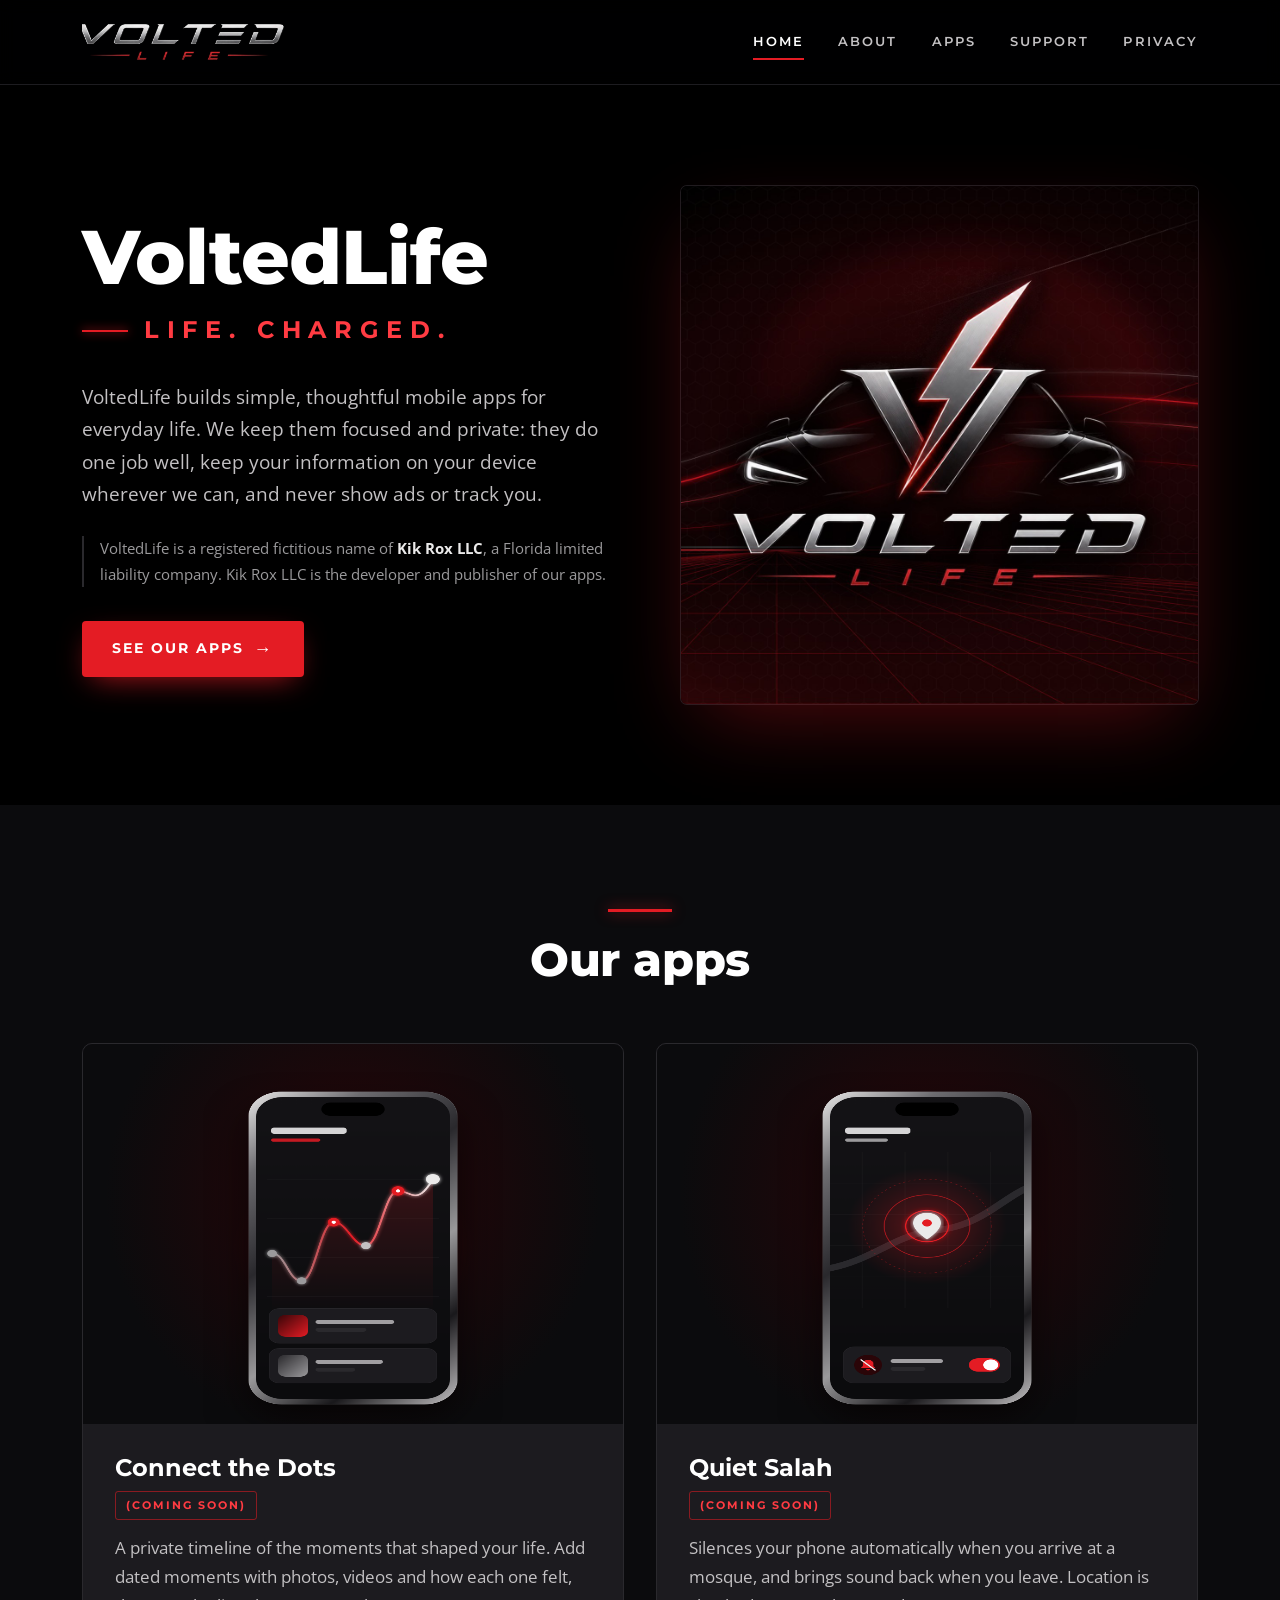
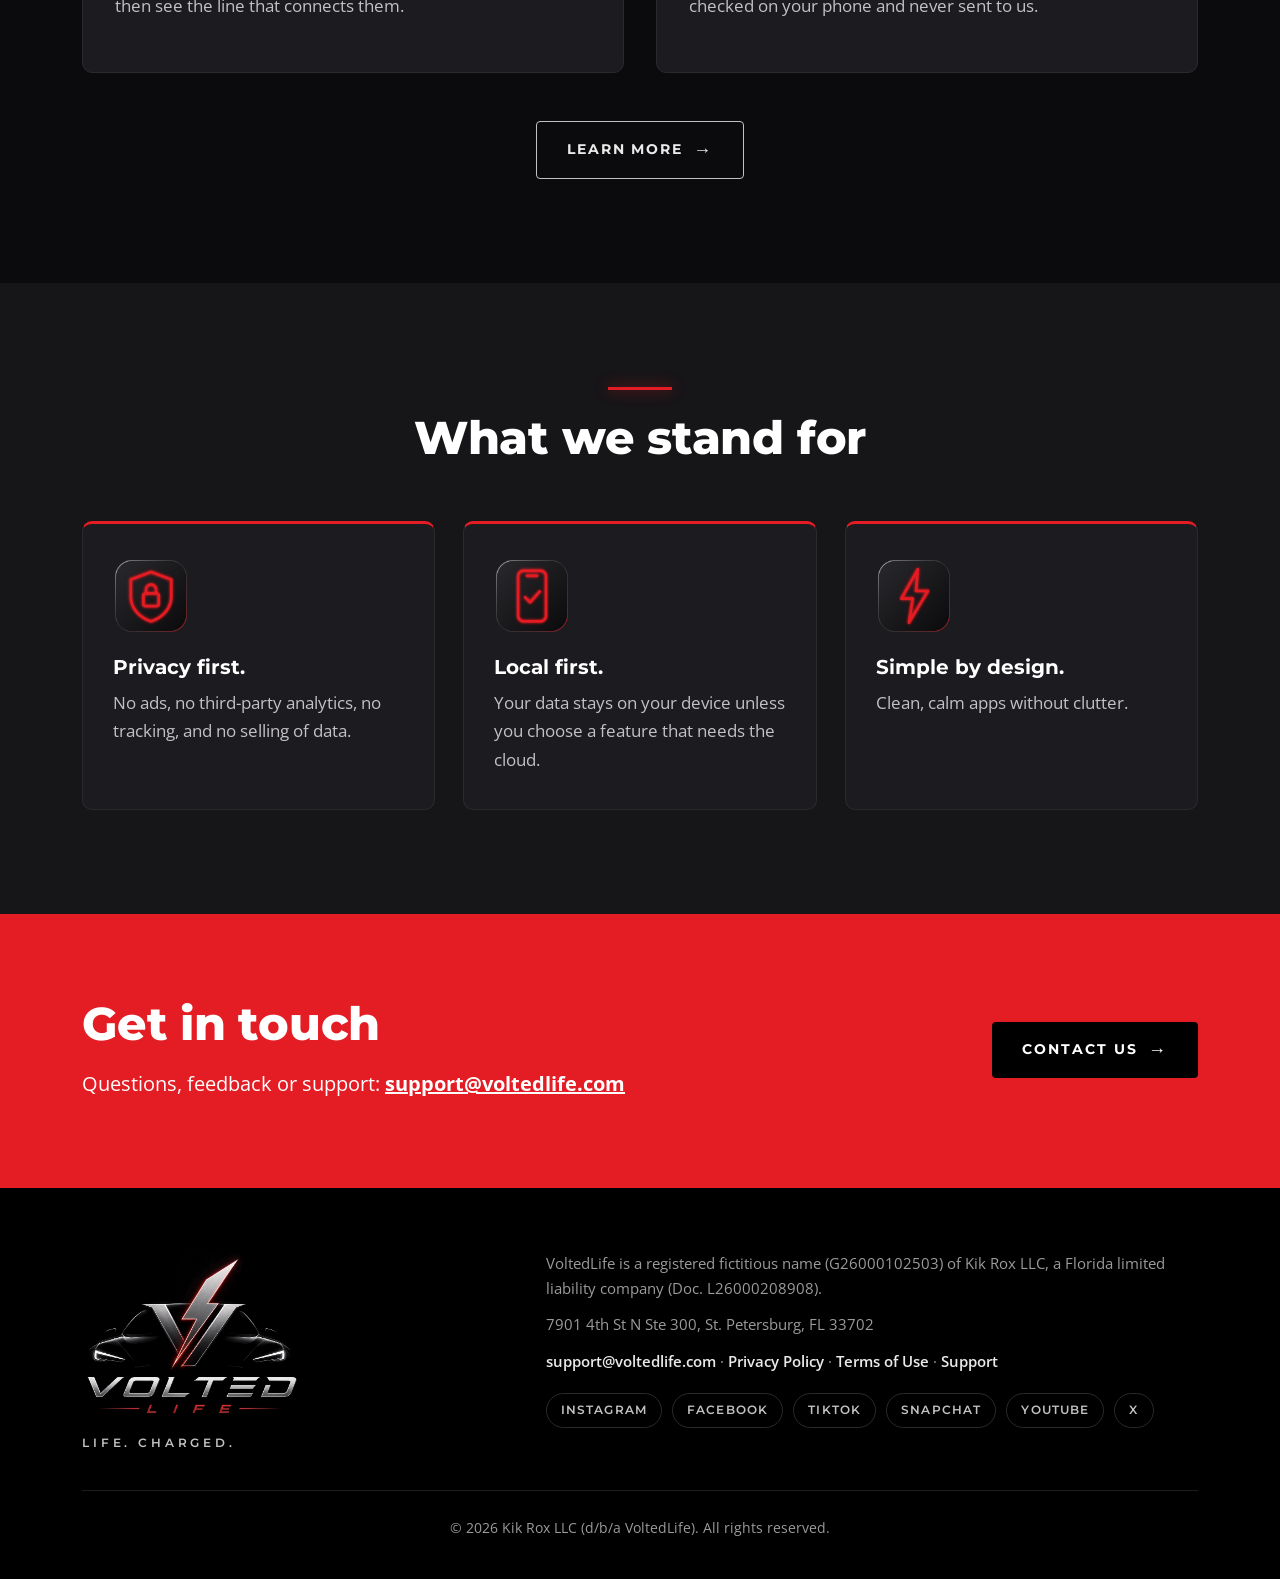
==== index.html @ c908e7f1 "VoltedLife site" ====
<!doctype html>
<html lang="en"><head><meta charset="utf-8"><meta name="viewport" content="width=device-width,initial-scale=1">
<title>VoltedLife | Life. Charged.</title><meta name="description" content="VoltedLife builds simple, thoughtful mobile apps for everyday life. VoltedLife is a registered fictitious name of Kik Rox LLC.">
<link rel="icon" href="favicon.ico" sizes="any"><link rel="icon" type="image/png" href="assets/logo-square-512.png"><link rel="apple-touch-icon" href="apple-touch-icon.png">
<meta property="og:title" content="VoltedLife | Life. Charged."><meta property="og:description" content="VoltedLife builds simple, thoughtful mobile apps for everyday life. VoltedLife is a registered fictitious name of Kik Rox LLC."><meta property="og:image" content="https://voltedlife.com/assets/logo-square-512.png"><meta property="og:type" content="website">
<link rel="stylesheet" href="styles.css"></head><body>
<header class="site-header"><div class="wrap">
<a class="brand" href="index.html"><img src="assets/logo-wordmark-transparent@2x.png" alt="VoltedLife"></a>
<input type="checkbox" id="nt" class="nav-toggle"><label for="nt" class="burger" aria-label="Menu"><span></span><span></span><span></span></label>
<nav class="nav"><a href="index.html" class="active" aria-current="page">Home</a><a href="about.html">About</a><a href="apps.html">Apps</a><a href="support.html">Support</a><a href="privacy.html">Privacy</a></nav></div></header>
<main>
<section class="hero"><div class="wrap">
 <div>
  <h1>VoltedLife</h1>
  <p class="tagline">Life. Charged.</p>
  <p class="lead">VoltedLife builds simple, thoughtful mobile apps for everyday life. We keep them focused and private: they do one job well, keep your information on your device wherever we can, and never show ads or track you.</p>
  <p class="legal">VoltedLife is a registered fictitious name of <strong>Kik Rox LLC</strong>, a Florida limited liability company. Kik Rox LLC is the developer and publisher of our apps.</p>
  <a class="btn" href="apps.html">See our apps <span class="arr">→</span></a>
 </div>
 <div class="hero-art"><img src="assets/hero-home-art.jpg" alt="VoltedLife logo"></div>
</div></section>

<section class="section"><div class="wrap">
 <div class="sec-head center"><span class="kicker-rule"></span><h2>Our apps</h2></div>
 <div class="grid-2">
  <div class="card"><div class="media"><img src="assets/mockup-connect-the-dots.png" alt="Connect the Dots app illustration"></div>
   <div class="pad"><h3>Connect the Dots</h3><span class="badge">(coming soon)</span>
   <p>A private timeline of the moments that shaped your life. Add dated moments with photos, videos and how each one felt, then see the line that connects them.</p></div></div>
  <div class="card"><div class="media"><img src="assets/mockup-quiet-salah.png" alt="Quiet Salah app illustration"></div>
   <div class="pad"><h3>Quiet Salah</h3><span class="badge">(coming soon)</span>
   <p>Silences your phone automatically when you arrive at a mosque, and brings sound back when you leave. Location is checked on your phone and never sent to us.</p></div></div>
 </div>
 <div class="center" style="margin-top:48px"><a class="btn ghost" href="apps.html">Learn more <span class="arr">→</span></a></div>
</div></section>

<section class="section alt"><div class="wrap">
 <div class="sec-head center"><span class="kicker-rule"></span><h2>What we stand for</h2></div>
 <div class="grid-3">
  <div class="feature"><img src="assets/icon-shield.png" alt=""><h3>Privacy first.</h3><p>No ads, no third-party analytics, no tracking, and no selling of data.</p></div>
  <div class="feature"><img src="assets/icon-device.png" alt=""><h3>Local first.</h3><p>Your data stays on your device unless you choose a feature that needs the cloud.</p></div>
  <div class="feature"><img src="assets/icon-spark.png" alt=""><h3>Simple by design.</h3><p>Clean, calm apps without clutter.</p></div>
 </div>
</div></section>

<section class="cta"><div class="wrap">
 <div><h2>Get in touch</h2><p style="margin:0">Questions, feedback or support: <strong><a href="mailto:support@voltedlife.com" style="color:#fff">support@voltedlife.com</a></strong></p></div>
 <a class="btn dark" href="support.html">Contact us <span class="arr">→</span></a>
</div></section>
</main>
<footer class="site-footer"><div class="wrap">
<div class="top">
 <div class="logo"><img src="assets/logo-full-transparent.png" alt="VoltedLife logo"><div class="tag">Life. Charged.</div></div>
 <div>
  <p>VoltedLife is a registered fictitious name (G26000102503) of Kik Rox LLC, a Florida limited liability company (Doc. L26000208908).</p>
  <p>7901 4th St N Ste 300, St. Petersburg, FL 33702</p>
  <p class="footer-links"><a href="mailto:support@voltedlife.com">support@voltedlife.com</a> · <a href="privacy.html">Privacy Policy</a> · <a href="terms.html">Terms of Use</a> · <a href="support.html">Support</a></p>
  <div class="social"><a href="https://www.instagram.com/voltedlife" rel="noopener">Instagram</a><a href="https://www.facebook.com/voltedlife" rel="noopener">Facebook</a><a href="https://www.tiktok.com/@voltedlife" rel="noopener">TikTok</a><a href="https://www.snapchat.com/add/voltedlife" rel="noopener">Snapchat</a><a href="https://www.youtube.com/@VoltedLife" rel="noopener">YouTube</a><a href="https://x.com/VoltedLife" rel="noopener">X</a></div>
 </div>
</div>
<div class="bottom">© 2026 Kik Rox LLC (d/b/a VoltedLife). All rights reserved.</div>
</div></footer></body></html>
---- styles.css ----
@import url("assets/fonts.css");
/* VoltedLife site styles. Colors sampled from the VoltedLife logo files. */
:root{
  --black:#000000; --carbon:#0B0B0D; --graphite:#161518; --panel:#1C1B1F; --line:#2A292D;
  --red:#E41C24; --red-hot:#FF3B42; --red-deep:#3A0609;
  --chrome:#C3C1C3; --chrome-light:#EBEAEA; --steel:#9B9A9C; --white:#FFFFFF;
  --head:'Montserrat',Arial,sans-serif; --body:'Open Sans',Arial,sans-serif;
  --max:1180px;
}
*{box-sizing:border-box}
html{scroll-behavior:smooth}
body{margin:0;background:var(--carbon);color:var(--chrome);font-family:var(--body);font-size:17px;line-height:1.7;-webkit-font-smoothing:antialiased}
a{color:var(--chrome-light)}
img{max-width:100%;display:block}
h1,h2,h3,h4{font-family:var(--head);color:var(--white);margin:0;line-height:1.15}
h1{font-weight:800;font-size:clamp(40px,6vw,76px);letter-spacing:-.01em}
h2{font-weight:800;font-size:clamp(30px,3.6vw,46px);letter-spacing:-.005em}
h3{font-weight:700;font-size:22px}
p{margin:0 0 1em}
strong{color:var(--chrome-light)}
.wrap{max-width:var(--max);margin:0 auto;padding:0 32px}
.section{padding:104px 0}
.section.alt{background:var(--graphite)}
.kicker-rule{display:block;width:64px;height:3px;background:var(--red);margin:0 0 22px;box-shadow:0 0 14px rgba(228,28,36,.7)}
.center{text-align:center}.center .kicker-rule{margin-left:auto;margin-right:auto}
.lead{font-size:19px;color:var(--chrome)}
.muted{color:var(--steel)}
.small{font-size:14px;line-height:1.65}

/* Buttons */
.btn{display:inline-flex;align-items:center;gap:10px;font-family:var(--head);font-weight:700;font-size:14px;letter-spacing:.14em;text-transform:uppercase;text-decoration:none;
  color:var(--white);background:var(--red);padding:16px 30px;border-radius:4px;box-shadow:0 10px 30px -10px rgba(228,28,36,.8);transition:transform .15s,box-shadow .15s}
.btn:hover{transform:translateY(-2px);box-shadow:0 14px 36px -10px rgba(228,28,36,1)}
.btn.ghost{background:transparent;border:1.5px solid var(--chrome);box-shadow:none;color:var(--chrome-light)}
.btn.dark{background:var(--black);box-shadow:none}
.btn .arr{font-size:18px;line-height:1}

/* Header / nav */
.site-header{position:sticky;top:0;z-index:50;background:rgba(0,0,0,.92);backdrop-filter:blur(8px);border-bottom:1px solid #1d1c20}
.site-header .wrap{display:flex;align-items:center;justify-content:space-between;height:84px}
.brand img{height:40px;width:auto}
.nav{display:flex;gap:34px;align-items:center}
.nav a{font-family:var(--head);font-weight:600;font-size:13px;letter-spacing:.16em;text-transform:uppercase;color:var(--chrome);text-decoration:none;padding:6px 0;border-bottom:2px solid transparent}
.nav a:hover,.nav a.active{color:var(--white);border-bottom-color:var(--red)}
.nav-toggle,.burger{display:none}

/* Home hero (GoDaddy Header: split layout, image right) */
.hero{background:var(--black);position:relative;overflow:hidden}
.hero .wrap{display:grid;grid-template-columns:1.05fr 1fr;gap:56px;align-items:center;min-height:720px;padding-top:40px;padding-bottom:40px}
.hero h1{margin-bottom:10px}
.tagline{font-family:var(--head);font-weight:700;font-size:clamp(18px,2vw,24px);letter-spacing:.32em;text-transform:uppercase;color:var(--red-hot);margin:0 0 30px;display:flex;align-items:center;gap:16px}
.tagline::before{content:"";width:46px;height:2px;background:var(--red);box-shadow:0 0 10px var(--red)}
.hero p{max-width:560px}
.hero .legal{font-size:15px;color:var(--steel);border-left:2px solid var(--line);padding-left:16px;margin:26px 0 34px}
.hero-art{border-radius:6px;overflow:hidden;box-shadow:0 30px 80px -20px rgba(228,28,36,.35),0 0 0 1px #1d1c20}

/* Inner page banner (GoDaddy Header: fill layout with background image) */
.banner{background:#000 url(assets/banner-bg.jpg) center/cover no-repeat;position:relative}
.banner::after{content:"";position:absolute;inset:0;background:linear-gradient(180deg,rgba(0,0,0,.35),rgba(0,0,0,.55))}
.banner .wrap{position:relative;z-index:1;padding-top:130px;padding-bottom:130px;text-align:center}
.banner h1{font-size:clamp(40px,5.4vw,68px);margin-bottom:22px}
.banner p{max-width:760px;margin:0 auto;font-size:19px;color:var(--chrome-light)}

/* Cards / features (GoDaddy Content section) */
.grid-2{display:grid;grid-template-columns:repeat(2,1fr);gap:32px}
.grid-3{display:grid;grid-template-columns:repeat(3,1fr);gap:28px}
.card{background:var(--panel);border:1px solid var(--line);border-radius:10px;overflow:hidden;position:relative}
.card .pad{padding:30px 32px 34px}
.card h3{font-size:24px;margin-bottom:6px}
.card .media{background:radial-gradient(circle at 50% 40%,#2a0508 0,#0B0B0D 70%);display:flex;justify-content:center;padding:28px 0 0;height:380px;overflow:hidden}
.card .media img{width:300px;height:auto}
.badge{display:inline-block;font-family:var(--head);font-weight:700;font-size:11px;letter-spacing:.18em;text-transform:uppercase;color:var(--red-hot);border:1px solid rgba(228,28,36,.55);border-radius:3px;padding:4px 10px;margin:4px 0 14px}
.feature{padding:34px 30px;background:var(--panel);border:1px solid var(--line);border-radius:10px;border-top:3px solid var(--red)}
.feature img{width:76px;height:76px;margin-bottom:22px}
.feature h3{margin-bottom:10px;font-size:20px}
.feature p{margin:0;color:var(--chrome)}
.sec-head{margin-bottom:56px}
.sec-head h2{margin-bottom:0}

/* CTA band (GoDaddy Content section painted with the accent color) */
.cta{background:var(--red);color:var(--white);padding:84px 0;position:relative;overflow:hidden}
.cta h2{color:var(--white);margin-bottom:16px}
.cta p{font-size:20px;color:var(--white)}
.cta strong{color:var(--white)}
.cta .wrap{display:flex;align-items:center;justify-content:space-between;gap:40px;flex-wrap:wrap}

/* App feature rows (GoDaddy About/Content: image + text) */
.app-row{display:grid;grid-template-columns:1fr 1.15fr;gap:72px;align-items:center}
.app-row.flip .app-media{order:2}
.app-media{background:radial-gradient(circle at 50% 45%,#3a0609 0,#0B0B0D 68%);border-radius:12px;border:1px solid var(--line);display:flex;justify-content:center;padding:40px 0}
.app-media img{width:340px}
.app-row h2{margin-bottom:12px}
.subline{font-size:19px;margin-bottom:6px}
.app-row .badge{margin-bottom:22px}
.subline strong{color:var(--white)}
.ticks{list-style:none;padding:0;margin:24px 0 30px}
.ticks li{position:relative;padding-left:34px;margin-bottom:12px}
.ticks li::before{content:"";position:absolute;left:0;top:7px;width:18px;height:18px;border-radius:50%;background:var(--red-deep);border:1.5px solid var(--red);box-shadow:0 0 8px rgba(228,28,36,.6)}
.ticks li::after{content:"";position:absolute;left:6px;top:11px;width:6px;height:9px;border:solid var(--white);border-width:0 2px 2px 0;transform:rotate(45deg)}
.credit{font-size:13.5px;color:var(--steel);border-top:1px solid var(--line);padding-top:16px;margin-top:6px}
.note{max-width:820px;margin:0 auto;text-align:center;font-style:italic;color:var(--steel)}

/* About */
.split{display:grid;grid-template-columns:1fr 1fr;gap:64px;align-items:start}
.facts{background:var(--panel);border:1px solid var(--line);border-radius:10px;overflow:hidden}
.facts .row{display:grid;grid-template-columns:42% 58%;border-bottom:1px solid var(--line)}
.facts .row:last-child{border-bottom:0}
.facts .k{padding:15px 22px;font-family:var(--head);font-weight:600;font-size:12.5px;letter-spacing:.1em;text-transform:uppercase;color:var(--steel);background:#18171a}
.facts .v{padding:15px 22px;color:var(--chrome-light);font-size:15.5px}
.facts .head{background:linear-gradient(90deg,var(--red-deep),#18171a);padding:18px 22px;border-bottom:1px solid var(--line)}
.facts .head img{height:26px;width:auto}
.contact-grid{display:grid;grid-template-columns:repeat(3,1fr);gap:24px;margin-top:40px}
.contact-stack{display:grid;gap:14px}
.contact-stack .contact-item{display:flex;justify-content:space-between;align-items:center;gap:16px;flex-wrap:wrap;padding:20px 26px}
.contact-stack .lbl{margin:0}
.contact-item{background:var(--panel);border:1px solid var(--line);border-radius:10px;padding:26px 28px}
.contact-item .lbl{font-family:var(--head);font-weight:700;font-size:12px;letter-spacing:.16em;text-transform:uppercase;color:var(--red-hot);margin-bottom:8px}
.contact-item .val{font-family:var(--head);font-weight:700;color:var(--white);font-size:18px;word-break:break-word}
.contact-item .val a{color:var(--white);text-decoration:none}

/* Footer */
.site-footer{background:#000;border-top:3px solid var(--red);box-shadow:0 -1px 18px rgba(228,28,36,.35);padding:64px 0 40px;font-size:14.5px;color:var(--steel)}
.site-footer .top{display:grid;grid-template-columns:1fr 1.6fr;gap:56px;align-items:start;padding-bottom:36px;border-bottom:1px solid #1d1c20}
.site-footer .logo img{width:220px}
.site-footer .tag{font-family:var(--head);font-weight:600;font-size:12px;letter-spacing:.32em;color:var(--chrome);margin-top:14px;text-transform:uppercase}
.site-footer p{margin:0 0 12px}
.site-footer a{color:var(--chrome-light);text-decoration:none}
.site-footer a:hover{color:var(--red-hot)}
.footer-links a{font-weight:600}
.social{display:flex;flex-wrap:wrap;gap:10px;margin-top:18px}
.social a{font-family:var(--head);font-size:11.5px;font-weight:600;letter-spacing:.1em;text-transform:uppercase;border:1px solid #2a292d;border-radius:30px;padding:7px 14px;color:var(--chrome)}
.site-footer .bottom{padding-top:26px;text-align:center;font-size:13.5px}

/* Responsive */
@media (max-width:980px){
  .hero .wrap,.app-row,.split{grid-template-columns:1fr;gap:40px}
  .hero .wrap{min-height:0;padding-top:48px;padding-bottom:64px}
  .app-row.flip .app-media{order:0}
  .grid-3,.contact-grid{grid-template-columns:1fr}
  .grid-2{grid-template-columns:1fr}
  .site-footer .top{grid-template-columns:1fr;gap:28px}
}
@media (max-width:860px){
  .burger{display:flex;flex-direction:column;gap:6px;cursor:pointer;padding:10px}
  .burger span{width:26px;height:2px;background:var(--chrome-light);display:block}
  .nav{position:absolute;top:84px;left:0;right:0;background:#000;flex-direction:column;gap:0;align-items:stretch;display:none;border-bottom:2px solid var(--red)}
  .nav a{padding:16px 32px;border-bottom:1px solid #1d1c20}
  .nav-toggle:checked ~ .nav{display:flex}
}
@media (max-width:600px){
  body{font-size:16px}
  .wrap{padding:0 22px}
  .section{padding:72px 0}
  .site-header .wrap{height:70px}
  .brand img{height:30px}
  .nav{top:70px}
  .banner .wrap{padding-top:84px;padding-bottom:84px}
  .card .media{height:320px}
  .card .media img{width:250px}
  .app-media img{width:260px}
  .tagline{letter-spacing:.22em}
  .cta{padding:64px 0}
  .facts .row{grid-template-columns:1fr}
  .facts .k{padding-bottom:4px;background:transparent}
  .facts .v{padding-top:0}
}

/* Long-form pages (Privacy, Terms, Support) */
.prose{max-width:860px;margin:0 auto}
.prose h2{font-size:clamp(24px,2.6vw,32px);margin:56px 0 18px;padding-top:8px}
.prose h2:first-child{margin-top:0}
.prose h3{font-size:19px;margin:32px 0 12px}
.prose ul{padding-left:22px;margin:0 0 1.2em}
.prose li{margin-bottom:8px}
.prose hr{border:0;border-top:1px solid var(--line);margin:48px 0}
.prose a{color:var(--red-hot)}
.prose a:hover{color:var(--white)}
.prose a.btn,.prose a.btn:hover{color:var(--white)}
.prose table{width:100%;border-collapse:collapse;margin:8px 0 28px;font-size:15px;background:var(--panel);border:1px solid var(--line);border-radius:10px;overflow:hidden}
.prose th{font-family:var(--head);font-size:12px;letter-spacing:.1em;text-transform:uppercase;color:var(--steel);text-align:left;background:#18171a;padding:12px 16px}
.prose td{padding:12px 16px;border-top:1px solid var(--line);vertical-align:top}
.prose .summary{background:var(--panel);border:1px solid var(--line);border-left:3px solid var(--red);border-radius:10px;padding:26px 30px 10px;margin-bottom:12px}
.prose .summary h2{margin:0 0 14px;font-size:22px}
.eff{font-family:var(--head);font-weight:700;font-size:13px;letter-spacing:.16em;text-transform:uppercase;color:var(--red-hot)!important;margin-top:18px!important}
.contact-grid.two{grid-template-columns:repeat(2,1fr);margin:0 0 56px}
.contact-item .val a:hover{color:var(--red-hot)}
@media (max-width:980px){.contact-grid.two{grid-template-columns:1fr}.prose table{font-size:14px}}
@media (max-width:600px){.prose td,.prose th{padding:10px}}
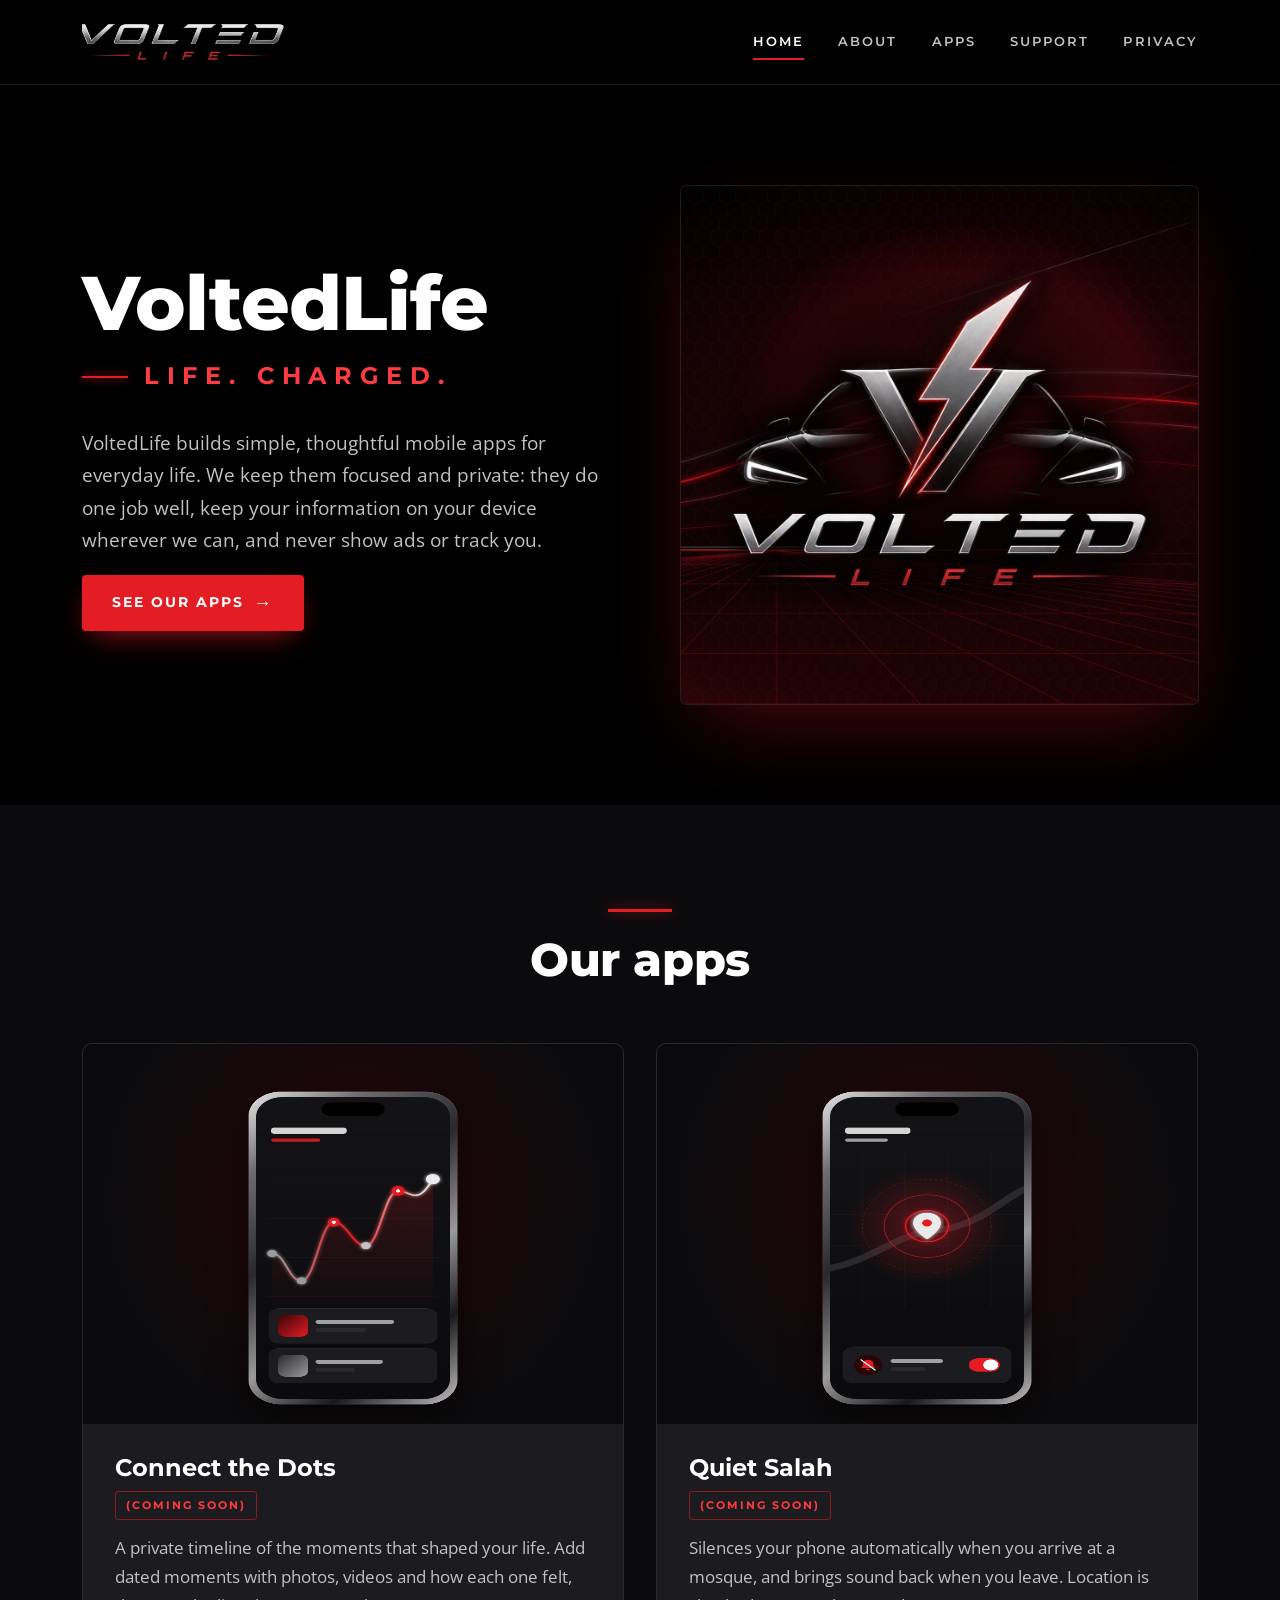
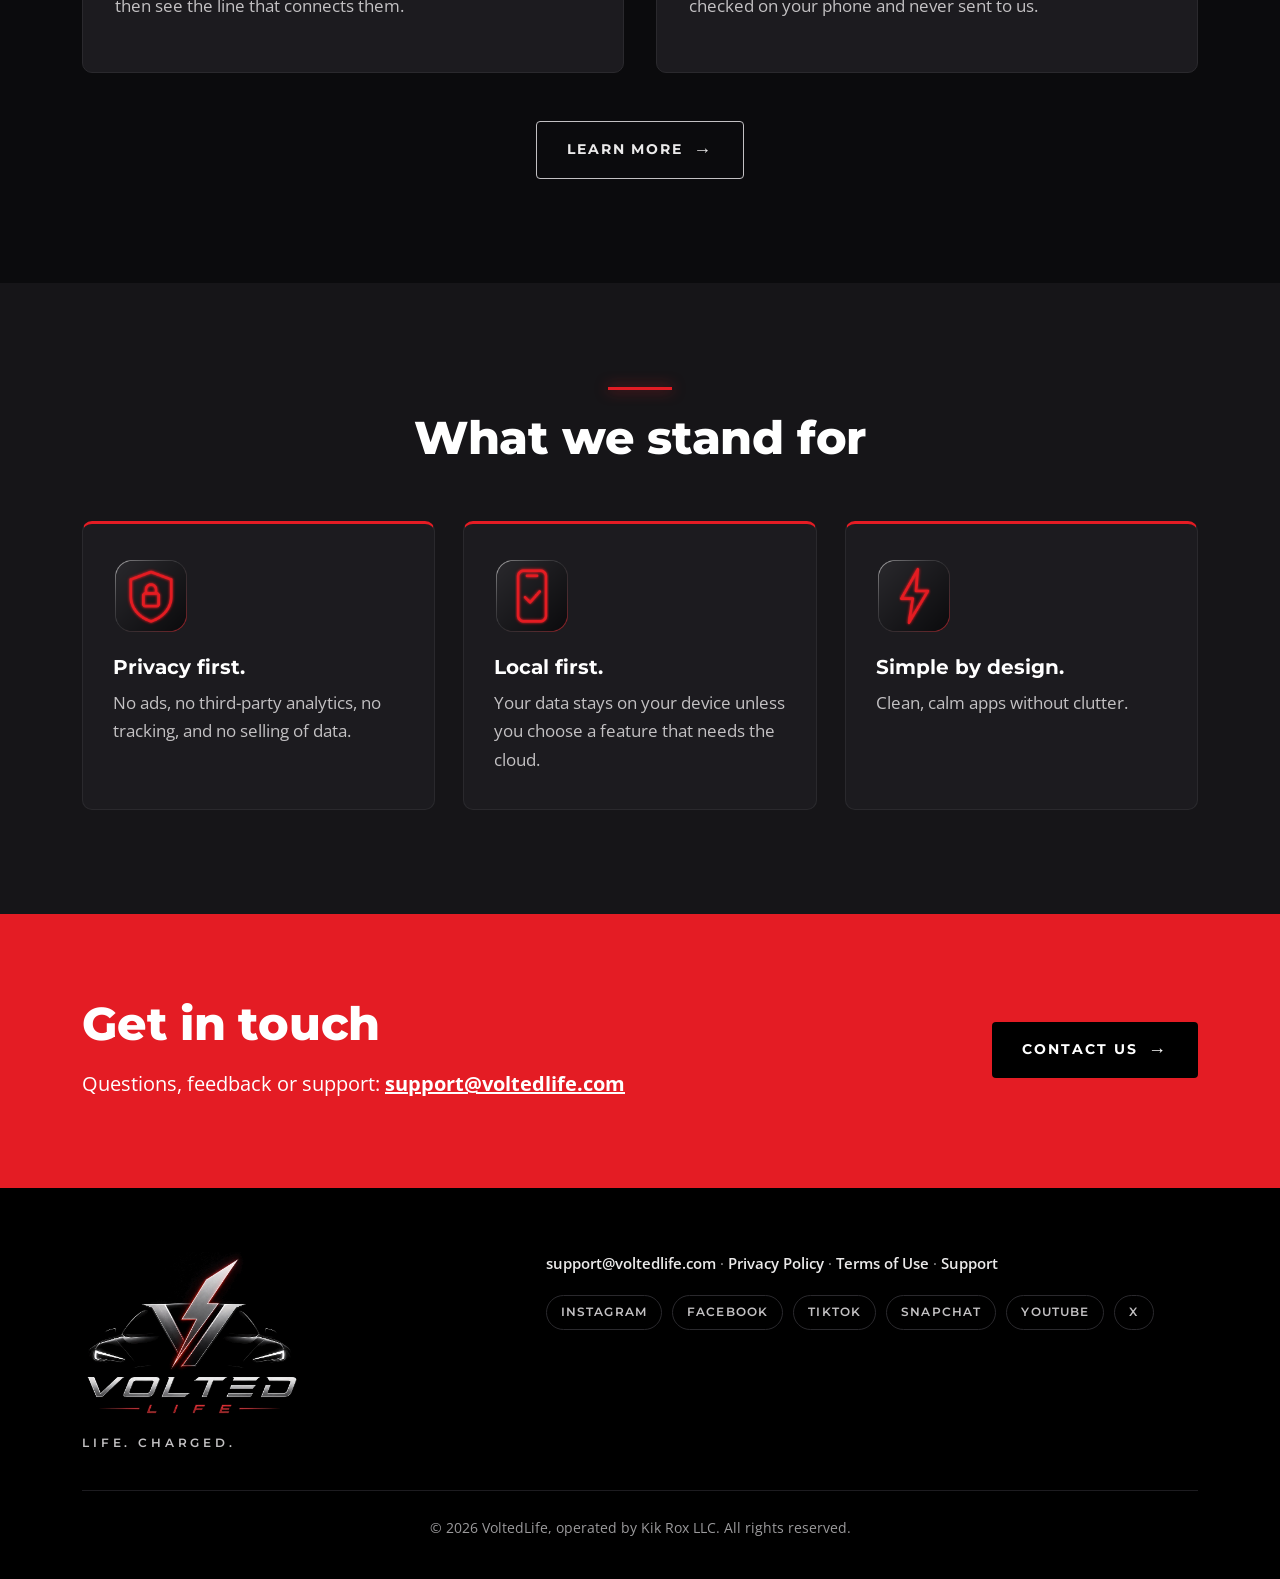
==== commit 5501f5d6: "Remove business registration and address details; keep minimal operator mention" ====
--- a/index.html
+++ b/index.html
@@ -1,8 +1,8 @@
 <!doctype html>
 <html lang="en"><head><meta charset="utf-8"><meta name="viewport" content="width=device-width,initial-scale=1">
-<title>VoltedLife | Life. Charged.</title><meta name="description" content="VoltedLife builds simple, thoughtful mobile apps for everyday life. VoltedLife is a registered fictitious name of Kik Rox LLC.">
+<title>VoltedLife | Life. Charged.</title><meta name="description" content="VoltedLife builds simple, thoughtful mobile apps for everyday life.">
 <link rel="icon" href="favicon.ico" sizes="any"><link rel="icon" type="image/png" href="assets/logo-square-512.png"><link rel="apple-touch-icon" href="apple-touch-icon.png">
-<meta property="og:title" content="VoltedLife | Life. Charged."><meta property="og:description" content="VoltedLife builds simple, thoughtful mobile apps for everyday life. VoltedLife is a registered fictitious name of Kik Rox LLC."><meta property="og:image" content="https://voltedlife.com/assets/logo-square-512.png"><meta property="og:type" content="website">
+<meta property="og:title" content="VoltedLife | Life. Charged."><meta property="og:description" content="VoltedLife builds simple, thoughtful mobile apps for everyday life."><meta property="og:image" content="https://voltedlife.com/assets/logo-square-512.png"><meta property="og:type" content="website">
 <link rel="stylesheet" href="styles.css"></head><body>
 <header class="site-header"><div class="wrap">
 <a class="brand" href="index.html"><img src="assets/logo-wordmark-transparent@2x.png" alt="VoltedLife"></a>
@@ -14,7 +14,6 @@
   <h1>VoltedLife</h1>
   <p class="tagline">Life. Charged.</p>
   <p class="lead">VoltedLife builds simple, thoughtful mobile apps for everyday life. We keep them focused and private: they do one job well, keep your information on your device wherever we can, and never show ads or track you.</p>
-  <p class="legal">VoltedLife is a registered fictitious name of <strong>Kik Rox LLC</strong>, a Florida limited liability company. Kik Rox LLC is the developer and publisher of our apps.</p>
   <a class="btn" href="apps.html">See our apps <span class="arr">→</span></a>
  </div>
  <div class="hero-art"><img src="assets/hero-home-art.jpg" alt="VoltedLife logo"></div>
@@ -51,11 +50,9 @@
 <div class="top">
  <div class="logo"><img src="assets/logo-full-transparent.png" alt="VoltedLife logo"><div class="tag">Life. Charged.</div></div>
  <div>
-  <p>VoltedLife is a registered fictitious name (G26000102503) of Kik Rox LLC, a Florida limited liability company (Doc. L26000208908).</p>
-  <p>7901 4th St N Ste 300, St. Petersburg, FL 33702</p>
   <p class="footer-links"><a href="mailto:support@voltedlife.com">support@voltedlife.com</a> · <a href="privacy.html">Privacy Policy</a> · <a href="terms.html">Terms of Use</a> · <a href="support.html">Support</a></p>
   <div class="social"><a href="https://www.instagram.com/voltedlife" rel="noopener">Instagram</a><a href="https://www.facebook.com/voltedlife" rel="noopener">Facebook</a><a href="https://www.tiktok.com/@voltedlife" rel="noopener">TikTok</a><a href="https://www.snapchat.com/add/voltedlife" rel="noopener">Snapchat</a><a href="https://www.youtube.com/@VoltedLife" rel="noopener">YouTube</a><a href="https://x.com/VoltedLife" rel="noopener">X</a></div>
  </div>
 </div>
-<div class="bottom">© 2026 Kik Rox LLC (d/b/a VoltedLife). All rights reserved.</div>
+<div class="bottom">© 2026 VoltedLife, operated by Kik Rox LLC. All rights reserved.</div>
 </div></footer></body></html>
